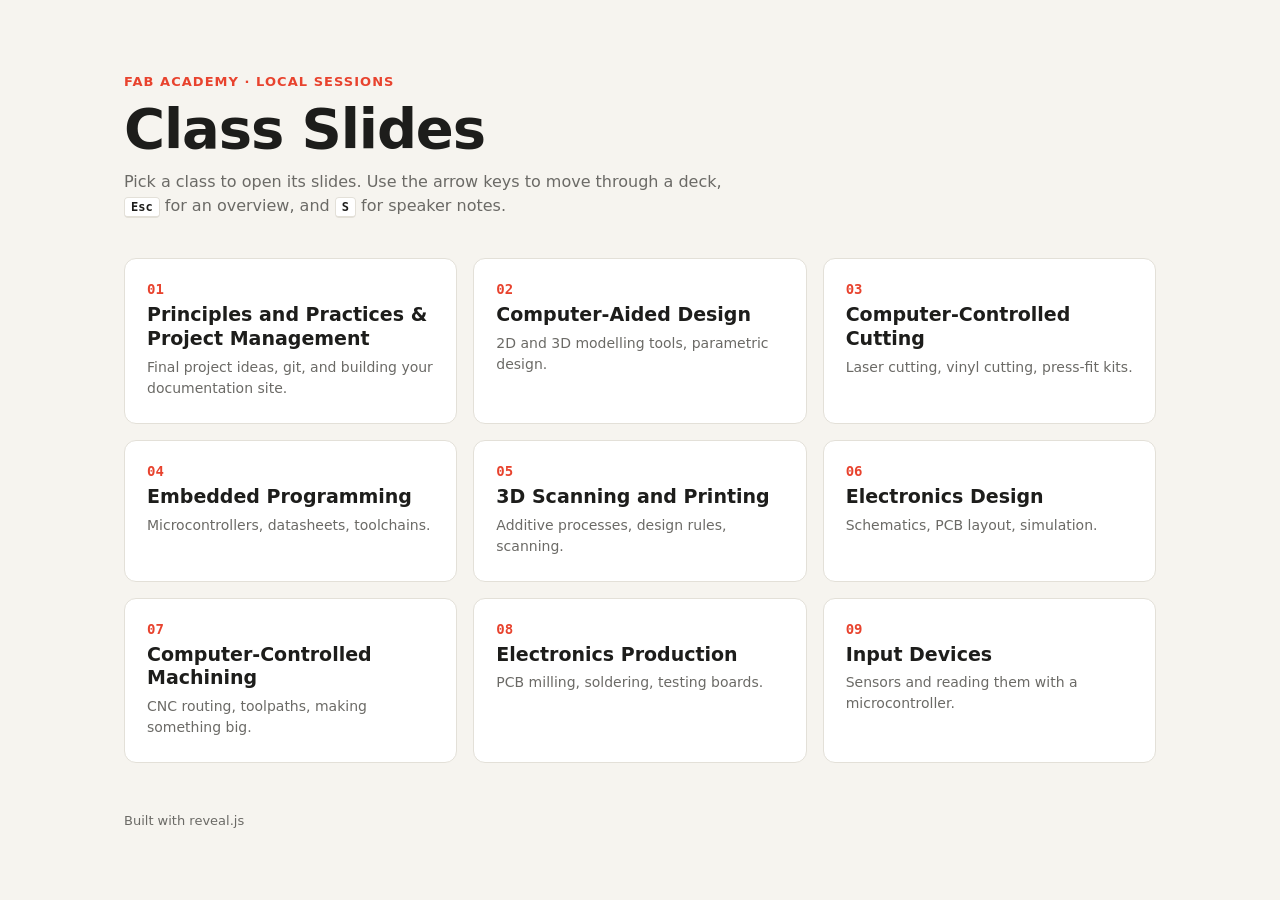
==== index.html @ 5424b224 "Fab Academy class slides: index page, class 01 deck, templates for classes 02-09 Co-Authored-By: Cla" ====
<!DOCTYPE html>
<html lang="en">
<head>
	<meta charset="utf-8" />
	<meta name="viewport" content="width=device-width, initial-scale=1.0" />
	<title>Fab Academy · Local Classes</title>
	<link rel="stylesheet" href="assets/index.css" />
</head>
<body>
	<header>
		<p class="eyebrow">Fab Academy · Local Sessions</p>
		<h1>Class Slides</h1>
		<p class="lead">Pick a class to open its slides. Use the arrow keys to move through a deck, <kbd>Esc</kbd> for an overview, and <kbd>S</kbd> for speaker notes.</p>
	</header>

	<main class="grid">
		<!--
			One card per class. To add a class:
			1. copy a class-XX folder and rename it
			2. copy one <a class="card"> block below and change the link + text
		-->
		<a class="card" href="class-01/">
			<span class="num">01</span>
			<h2>Principles and Practices &amp; Project Management</h2>
			<p>Final project ideas, git, and building your documentation site.</p>
		</a>
		<a class="card" href="class-02/">
			<span class="num">02</span>
			<h2>Computer-Aided Design</h2>
			<p>2D and 3D modelling tools, parametric design.</p>
		</a>
		<a class="card" href="class-03/">
			<span class="num">03</span>
			<h2>Computer-Controlled Cutting</h2>
			<p>Laser cutting, vinyl cutting, press-fit kits.</p>
		</a>
		<a class="card" href="class-04/">
			<span class="num">04</span>
			<h2>Embedded Programming</h2>
			<p>Microcontrollers, datasheets, toolchains.</p>
		</a>
		<a class="card" href="class-05/">
			<span class="num">05</span>
			<h2>3D Scanning and Printing</h2>
			<p>Additive processes, design rules, scanning.</p>
		</a>
		<a class="card" href="class-06/">
			<span class="num">06</span>
			<h2>Electronics Design</h2>
			<p>Schematics, PCB layout, simulation.</p>
		</a>
		<a class="card" href="class-07/">
			<span class="num">07</span>
			<h2>Computer-Controlled Machining</h2>
			<p>CNC routing, toolpaths, making something big.</p>
		</a>
		<a class="card" href="class-08/">
			<span class="num">08</span>
			<h2>Electronics Production</h2>
			<p>PCB milling, soldering, testing boards.</p>
		</a>
		<a class="card" href="class-09/">
			<span class="num">09</span>
			<h2>Input Devices</h2>
			<p>Sensors and reading them with a microcontroller.</p>
		</a>
	</main>

	<footer>Built with reveal.js</footer>
</body>
</html>
---- assets/index.css ----
:root {
	--bg: #f6f4ef;
	--card: #ffffff;
	--text: #1d1d1b;
	--muted: #6b6a66;
	--line: #e3e0d8;
	--accent: #e8432e;
}
@media (prefers-color-scheme: dark) {
	:root {
		--bg: #151514;
		--card: #1f1f1d;
		--text: #f1efe9;
		--muted: #9c9a94;
		--line: #2e2d2a;
	}
}
* {
	box-sizing: border-box;
}
body {
	margin: 0;
	background: var(--bg);
	color: var(--text);
	font-family: system-ui, -apple-system, 'Segoe UI', sans-serif;
	line-height: 1.5;
}
header,
main,
footer {
	max-width: 1080px;
	margin: 0 auto;
	padding: 0 24px;
}
header {
	padding-top: 72px;
	padding-bottom: 40px;
}
.eyebrow {
	margin: 0 0 8px;
	color: var(--accent);
	font-weight: 600;
	letter-spacing: 0.08em;
	text-transform: uppercase;
	font-size: 13px;
}
h1 {
	margin: 0 0 12px;
	font-size: clamp(36px, 6vw, 56px);
	line-height: 1.05;
	letter-spacing: -0.02em;
}
.lead {
	margin: 0;
	max-width: 60ch;
	color: var(--muted);
}
kbd {
	font: 600 12px ui-monospace, monospace;
	padding: 2px 6px;
	border: 1px solid var(--line);
	border-bottom-width: 2px;
	border-radius: 4px;
	background: var(--card);
	color: var(--text);
}
.grid {
	display: grid;
	grid-template-columns: repeat(auto-fill, minmax(280px, 1fr));
	gap: 16px;
}
.card {
	display: flex;
	flex-direction: column;
	gap: 6px;
	padding: 22px 22px 24px;
	background: var(--card);
	border: 1px solid var(--line);
	border-radius: 12px;
	color: inherit;
	text-decoration: none;
	transition: transform 0.15s, border-color 0.15s, box-shadow 0.15s;
}
.card:hover,
.card:focus-visible {
	transform: translateY(-2px);
	border-color: var(--accent);
	box-shadow: 0 8px 24px rgba(0, 0, 0, 0.08);
	outline: none;
}
.num {
	font: 700 14px ui-monospace, monospace;
	color: var(--accent);
}
.card h2 {
	margin: 0;
	font-size: 19px;
	line-height: 1.25;
}
.card p {
	margin: 0;
	color: var(--muted);
	font-size: 14px;
}
footer {
	padding-top: 48px;
	padding-bottom: 48px;
	color: var(--muted);
	font-size: 13px;
}
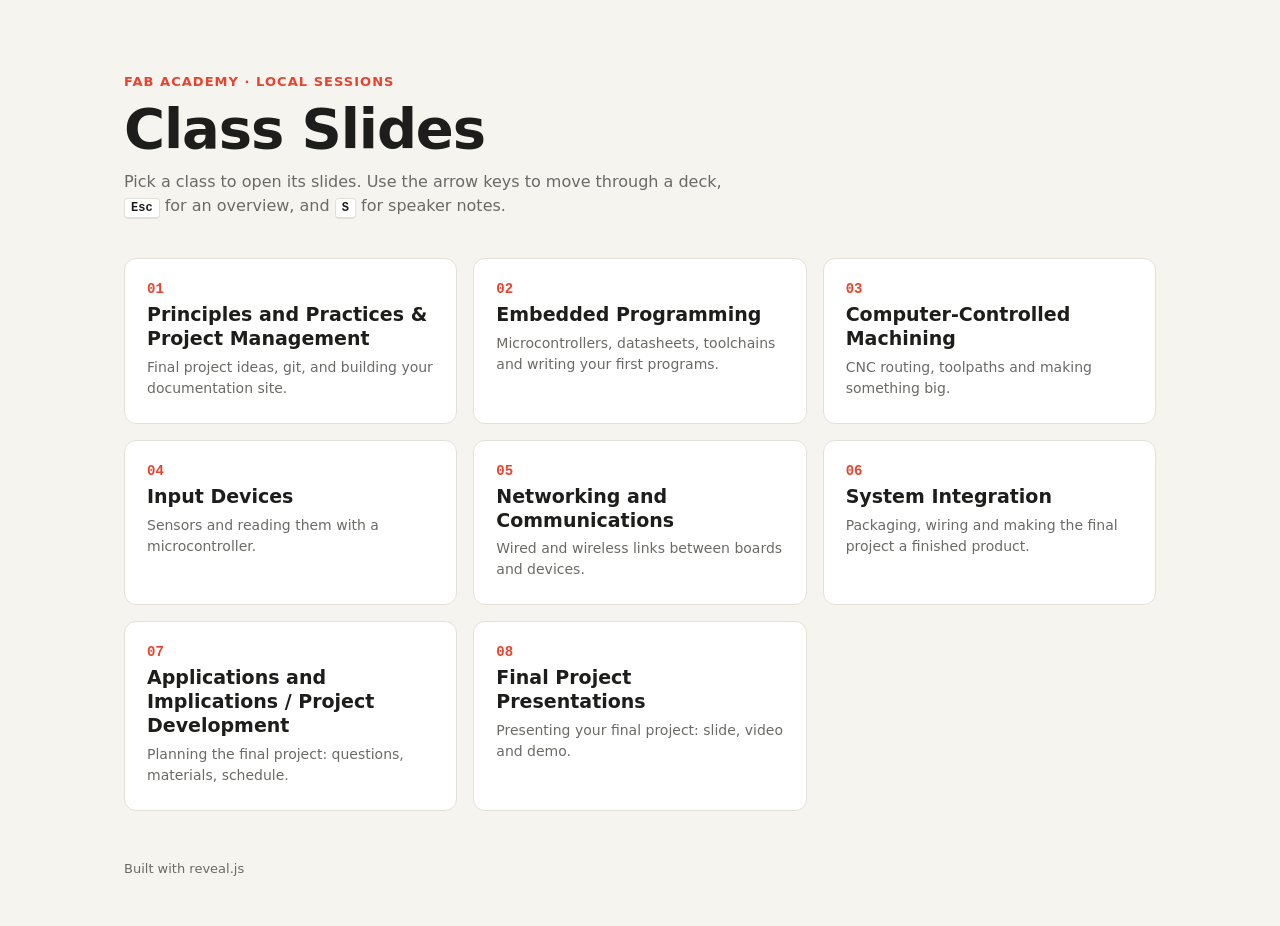
==== commit d16d530e: "Trim to 8 classes: Embedded Programming, CNC Machining, Input Devices, Networking, System Integratio" ====
--- a/index.html
+++ b/index.html
@@ -3,6 +3,7 @@
 <head>
 	<meta charset="utf-8" />
 	<meta name="viewport" content="width=device-width, initial-scale=1.0" />
+	<link rel="icon" href="assets/favicon.ico" />
 	<title>Fab Academy · Local Classes</title>
 	<link rel="stylesheet" href="assets/index.css" />
 </head>
@@ -26,43 +27,38 @@
 		</a>
 		<a class="card" href="class-02/">
 			<span class="num">02</span>
-			<h2>Computer-Aided Design</h2>
-			<p>2D and 3D modelling tools, parametric design.</p>
+			<h2>Embedded Programming</h2>
+			<p>Microcontrollers, datasheets, toolchains and writing your first programs.</p>
 		</a>
 		<a class="card" href="class-03/">
 			<span class="num">03</span>
-			<h2>Computer-Controlled Cutting</h2>
-			<p>Laser cutting, vinyl cutting, press-fit kits.</p>
+			<h2>Computer-Controlled Machining</h2>
+			<p>CNC routing, toolpaths and making something big.</p>
 		</a>
 		<a class="card" href="class-04/">
 			<span class="num">04</span>
-			<h2>Embedded Programming</h2>
-			<p>Microcontrollers, datasheets, toolchains.</p>
+			<h2>Input Devices</h2>
+			<p>Sensors and reading them with a microcontroller.</p>
 		</a>
 		<a class="card" href="class-05/">
 			<span class="num">05</span>
-			<h2>3D Scanning and Printing</h2>
-			<p>Additive processes, design rules, scanning.</p>
+			<h2>Networking and Communications</h2>
+			<p>Wired and wireless links between boards and devices.</p>
 		</a>
 		<a class="card" href="class-06/">
 			<span class="num">06</span>
-			<h2>Electronics Design</h2>
-			<p>Schematics, PCB layout, simulation.</p>
+			<h2>System Integration</h2>
+			<p>Packaging, wiring and making the final project a finished product.</p>
 		</a>
 		<a class="card" href="class-07/">
 			<span class="num">07</span>
-			<h2>Computer-Controlled Machining</h2>
-			<p>CNC routing, toolpaths, making something big.</p>
+			<h2>Applications and Implications / Project Development</h2>
+			<p>Planning the final project: questions, materials, schedule.</p>
 		</a>
 		<a class="card" href="class-08/">
 			<span class="num">08</span>
-			<h2>Electronics Production</h2>
-			<p>PCB milling, soldering, testing boards.</p>
-		</a>
-		<a class="card" href="class-09/">
-			<span class="num">09</span>
-			<h2>Input Devices</h2>
-			<p>Sensors and reading them with a microcontroller.</p>
+			<h2>Final Project Presentations</h2>
+			<p>Presenting your final project: slide, video and demo.</p>
 		</a>
 	</main>
 
